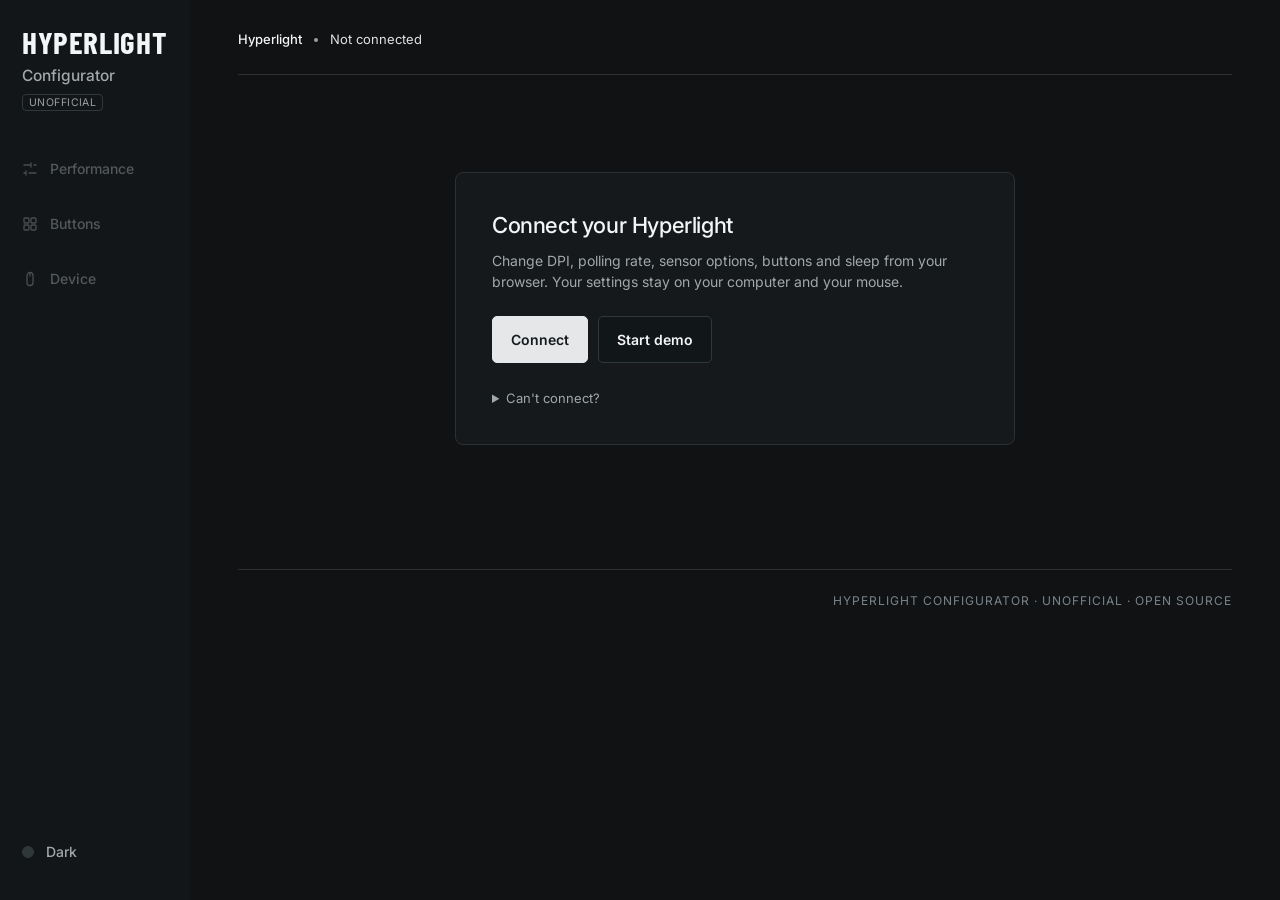
==== web/index.html @ e3d50ea9 "Hitscan Tray and Hyperlight Configurator Open-source replacement for the Hitscan Utility on the Hits" ====
<!doctype html>
<html lang="en" data-theme="carbon">
<head>
  <meta charset="utf-8">
  <meta name="viewport" content="width=device-width, initial-scale=1">
  <title>Hyperlight Configurator</title>
  <meta name="description" content="Unofficial open-source web configurator for the Hitscan Hyperlight wireless mouse. Runs in your browser over WebHID.">
  <link rel="icon" href="favicon.svg" type="image/svg+xml">
  <link rel="preconnect" href="https://fonts.googleapis.com">
  <link rel="preconnect" href="https://fonts.gstatic.com" crossorigin>
  <link rel="stylesheet" href="https://fonts.googleapis.com/css2?family=Barlow+Condensed:wght@700&family=IBM+Plex+Mono:wght@400;500&family=Inter:wght@300;400;500;600&display=swap">
  <link rel="stylesheet" href="css/app.css">
  <script>
    try { const t = localStorage.getItem("theme"); if (t) document.documentElement.dataset.theme = t; } catch {}
  </script>
</head>
<body>
  <div class="shell">
    <aside class="sidebar">
      <div class="wordmark">
        <span class="wordmark-name" id="wordmark-name">Hyperlight</span>
        <span class="wordmark-sub">Configurator</span>
        <span class="badge" title="Not made or endorsed by Hitscan">Unofficial</span>
      </div>
      <nav class="nav" id="nav" aria-label="Sections"></nav>
      <div class="side-foot">
        <button id="theme-toggle" type="button"><span class="theme-dot" aria-hidden="true"></span><span id="theme-label">Dark</span></button>
      </div>
    </aside>

    <div class="content">
      <div class="content-inner">
        <div class="connbar" id="connbar" aria-live="polite"></div>
        <main id="app"></main>
        <footer class="foot">Hyperlight Configurator · Unofficial · Open source</footer>
      </div>
    </div>
  </div>

  <div class="toasts" id="toasts" aria-live="polite"></div>
  <script type="module" src="js/app.js"></script>
</body>
</html>
---- web/css/app.css ----
/* Look and feel follow Hitscan's own web app (Carbon theme): Inter for text, IBM Plex Mono for numbers. */

:root,
:root[data-theme="carbon"] {
  --bg: #101214;
  --sidebar: #131618;
  --panel: #16191b;
  --panel-2: #111618;
  --field: #191d20;
  --hover: #282e30;
  --line: #2c3032;
  --line-2: #31383b;
  --text: #f4f5f6;
  --text-2: #dfe3e5;
  --text-3: #c5ccd0;
  --muted: #9b9fa0;
  --muted-2: #a1a8aa;
  --faint: #78858c;
  --sel-bg: #e5e7e9;
  --sel-ink: #171b1e;
  --switch-off: #303739;
  --switch-off-line: #343e40;
  --knob-off: #919b9e;
  --ok: #4fd18b;
  --warn: #f0b54a;
  --warn-soft: rgb(240 181 74 / 12%);
  --danger: #ff6b5e;
  --danger-soft: rgb(255 107 94 / 12%);
  --orange: #ff9f4a;
  --orange-soft: rgb(255 140 40 / 13%);
  --orange-line: rgb(255 150 60 / 45%);
  color-scheme: dark;
}

:root[data-theme="light"] {
  --bg: #f3f4f5;
  --sidebar: #eceef0;
  --panel: #ffffff;
  --panel-2: #f7f8f9;
  --field: #f4f5f6;
  --hover: #e1e4e7;
  --line: #dde0e3;
  --line-2: #d3d7db;
  --text: #121517;
  --text-2: #22272a;
  --text-3: #3c4449;
  --muted: #6b7378;
  --muted-2: #626a6f;
  --faint: #8a949a;
  --sel-bg: #171b1e;
  --sel-ink: #f4f5f6;
  --switch-off: #d9dde0;
  --switch-off-line: #cdd2d6;
  --knob-off: #ffffff;
  --ok: #138a52;
  --warn: #8f5b00;
  --warn-soft: #fff1d1;
  --danger: #c42b1c;
  --danger-soft: #fde7e4;
  --orange: #a84a00;
  --orange-soft: #fff0e1;
  --orange-line: #f2b47a;
  color-scheme: light;
}

* { box-sizing: border-box; }
html, body { height: 100%; }
body {
  margin: 0;
  background: var(--bg);
  color: var(--text);
  font: 400 14px/1.5 Inter, -apple-system, BlinkMacSystemFont, "Segoe UI", sans-serif;
  font-synthesis: none;
  -webkit-font-smoothing: antialiased;
}
button, input, select { font: inherit; color: inherit; }
.mono, .num { font-family: "IBM Plex Mono", Consolas, monospace; }
:focus-visible { outline: 2px solid var(--text-3); outline-offset: 2px; }

/* ---------- shell ---------- */
.shell { display: grid; grid-template-columns: 190px minmax(0, 1fr); min-height: 100vh; }

.sidebar {
  position: sticky; top: 0; height: 100vh;
  display: flex; flex-direction: column;
  background: var(--sidebar); padding: 28px 12px;
}
.wordmark { padding: 0 10px 34px; }
.wordmark-name {
  /* Font size is set by fitWordmark() in app.js so the name spans the sidebar. */
  display: inline-block; white-space: nowrap; font: 700 27px/0.9 "Barlow Condensed", "Arial Narrow", sans-serif;
  letter-spacing: .02em; text-transform: uppercase; color: var(--text);
}
.wordmark-sub { display: block; margin-top: 8px; color: var(--muted-2); font-size: 15.5px; font-weight: 500; line-height: 1.2; }
.wordmark .badge { display: inline-block; margin-top: 8px; }
.badge {
  padding: 0 6px; border: 1px solid var(--line-2); border-radius: 4px;
  font-size: 10.5px; letter-spacing: .04em; text-transform: uppercase; color: var(--muted);
}

.nav { display: flex; flex-direction: column; gap: 8px; }
.nav a {
  display: flex; align-items: center; gap: 12px; padding: 13px 10px; border-radius: 5px;
  color: var(--muted-2); font-weight: 500; text-decoration: none;
}
.nav a svg { width: 16px; height: 16px; flex: none; opacity: .85; }
.nav a:hover { color: var(--text); }
.nav a[aria-current="page"] { background: var(--hover); color: var(--text); }
.nav a[aria-disabled="true"] { pointer-events: none; opacity: .45; }

.side-foot { margin-top: auto; display: flex; flex-direction: column; gap: 4px; }
.side-foot button {
  display: flex; align-items: center; gap: 12px; width: 100%; padding: 10px; border: 0; border-radius: 5px;
  background: none; color: var(--muted-2); font-weight: 500; cursor: pointer; text-align: left;
}
.side-foot button:hover { background: var(--hover); color: var(--text); }
.theme-dot { width: 12px; height: 12px; border-radius: 50%; background: var(--switch-off); border: 1px solid var(--line-2); }

.content { min-width: 0; padding: 0 48px; }
.content-inner { max-width: 1280px; margin: 0 auto; }

.connbar {
  display: flex; align-items: center; justify-content: space-between; gap: 16px; flex-wrap: wrap;
  padding: 30px 0 24px; border-bottom: 1px solid var(--line); font-size: 13px; color: var(--text-2);
}
.connbar .left, .connbar .right { display: flex; align-items: center; gap: 12px; flex-wrap: wrap; }
.connbar .right { gap: 26px; color: var(--muted-2); }
.connbar .sep { width: 4px; height: 4px; border-radius: 50%; background: var(--muted); }
.connbar .model { color: var(--text); font-weight: 500; }
.linkbtn {
  border: 0; background: none; padding: 0; cursor: pointer; color: var(--muted-2);
  text-decoration: underline; text-underline-offset: 3px;
}
.linkbtn:hover { color: var(--text); }
.ind { display: inline-flex; align-items: center; gap: 8px; }
.ind svg { width: 16px; height: 16px; }
.ind svg.batt { width: 22px; height: 22px; }
.ind .num { color: var(--text-2); }
.ind.ok { color: var(--text-2); }
.ind.asleep { color: var(--warn); }

h1.page {
  margin: 34px 0 32px; font-size: 32px; font-weight: 500; letter-spacing: -0.8px; line-height: 1.25;
  display: flex; align-items: center; justify-content: space-between; gap: 16px; flex-wrap: wrap;
}

.foot {
  margin-top: 26px; padding: 22px 0 36px; border-top: 1px solid var(--line);
  text-align: right; color: var(--faint); font-size: 12px; letter-spacing: 1px; text-transform: uppercase;
}

/* ---------- cards ---------- */
.grid { display: grid; grid-template-columns: repeat(2, minmax(0, 1fr)); gap: 15px; }
.span-2 { grid-column: 1 / -1; }
.card { background: var(--panel); border: 1px solid var(--line); border-radius: 8px; padding: 23px 30px 28px; min-width: 0; }
.card-heading { display: flex; align-items: center; justify-content: space-between; gap: 16px; min-height: 28px; margin-bottom: 22px; flex-wrap: wrap; }
.card-title { display: inline-flex; align-items: center; gap: 8px; font-size: 14px; font-weight: 600; color: var(--text-2); }
.card-meta { color: var(--muted-2); font-size: 12px; }

.row {
  display: flex; align-items: center; justify-content: space-between; gap: 16px;
  min-height: 50px; padding: 8px 0; border-top: 1px solid var(--line);
}
.row:first-of-type { border-top: 0; }
.row-name { display: inline-flex; align-items: center; gap: 8px; color: var(--text); }
.row > :last-child { flex: none; }

/* ---------- controls ---------- */
.segments { display: grid; grid-template-columns: repeat(var(--cols, 4), minmax(0, 1fr)); gap: 8px; }
.segment {
  display: flex; flex-direction: column; align-items: center; justify-content: center; gap: 2px;
  min-height: 62px; padding: 10px 7px; border-radius: 5px; cursor: pointer;
  background: var(--panel-2); border: 1px solid var(--line-2); color: var(--text-3);
  font: 400 14px/1.35 "IBM Plex Mono", Consolas, monospace;
}
.segment small { font-size: 12px; color: inherit; opacity: .8; }
.segment:hover { border-color: var(--muted); }
.segment[aria-pressed="true"] { background: var(--sel-bg); border-color: var(--sel-bg); color: var(--sel-ink); font-weight: 500; }
.segment:disabled { cursor: not-allowed; opacity: .45; }

.switch {
  position: relative; width: 38px; height: 22px; padding: 0; flex: none; cursor: pointer;
  border-radius: 20px; background: var(--switch-off); border: 1px solid var(--switch-off-line);
}
.switch::after {
  content: ""; position: absolute; top: 3px; left: 3px; width: 14px; height: 14px; border-radius: 50%;
  background: var(--knob-off); transition: transform .15s;
}
.switch[aria-checked="true"] { background: var(--sel-bg); border-color: var(--sel-bg); }
.switch[aria-checked="true"]::after { background: var(--sel-ink); transform: translateX(16px); }
.switch:disabled { cursor: not-allowed; opacity: .45; }

select {
  appearance: none; min-width: 0; cursor: pointer;
  padding: 8px 40px 8px 11px; border-radius: 5px; border: 1px solid var(--line); background: var(--field);
  color: var(--text); font-size: 14px;
  background-image: url("data:image/svg+xml,%3Csvg xmlns='http://www.w3.org/2000/svg' width='10' height='6' viewBox='0 0 10 6'%3E%3Cpath d='M1 1l4 4 4-4' fill='none' stroke='%239b9fa0' stroke-width='1.3'/%3E%3C/svg%3E");
  background-repeat: no-repeat; background-position: right 14px center;
}
select:disabled { cursor: not-allowed; opacity: .5; }
select.wide { width: min(100%, 652px); padding-block: 11px; }

.stepper { display: inline-flex; align-items: center; border: 1px solid var(--line-2); border-radius: 5px; background: var(--panel-2); }
.stepper button { width: 30px; height: 30px; border: 0; background: none; color: var(--muted-2); cursor: pointer; font-size: 16px; }
.stepper button:hover:not(:disabled) { color: var(--text); }
.stepper button:disabled { opacity: .35; cursor: not-allowed; }
.stepper .num { min-width: 64px; text-align: center; color: var(--text-2); }
.stepper .num small { color: var(--muted); margin-left: 6px; font-size: 12px; }

.btn {
  display: inline-flex; align-items: center; justify-content: center; gap: 8px;
  padding: 12px 18px; border-radius: 5px; border: 1px solid var(--line-2);
  background: var(--panel-2); color: var(--text); font-weight: 600; cursor: pointer; white-space: nowrap;
}
.btn:hover:not(:disabled) { border-color: var(--muted); }
.btn-primary { background: var(--sel-bg); color: var(--sel-ink); border-color: var(--sel-bg); }
.btn-primary:hover:not(:disabled) { filter: brightness(1.05); border-color: var(--sel-bg); }
.btn:disabled { opacity: .45; cursor: not-allowed; }
.btn-row { display: flex; gap: 10px; flex-wrap: wrap; }

input[type="range"] {
  -webkit-appearance: none; appearance: none; width: 100%; height: 3px; margin: 14px 0;
  border-radius: 10px; background: linear-gradient(to right, var(--text) var(--fill, 0%), var(--line-2) var(--fill, 0%));
  cursor: pointer;
}
input[type="range"]::-webkit-slider-thumb {
  -webkit-appearance: none; width: 15px; height: 15px; border-radius: 50%; background: var(--text); border: 0;
}
input[type="range"]::-moz-range-thumb { width: 15px; height: 15px; border-radius: 50%; background: var(--text); border: 0; }
input[type="range"]:disabled { cursor: not-allowed; opacity: .5; }

/* ---------- sensitivity ---------- */
.dpi-head { display: flex; align-items: flex-end; justify-content: space-between; gap: 16px; margin: 12px 0 18px; }
.dpi-value { display: flex; align-items: baseline; gap: 22px; }
.dpi-input {
  width: 4.6ch; padding: 0 0 0 10px; border: 0; background: none; color: var(--text);
  font: 300 52px/1 Inter, sans-serif; letter-spacing: -1px; -moz-appearance: textfield;
}
.dpi-input::-webkit-inner-spin-button, .dpi-input::-webkit-outer-spin-button { -webkit-appearance: none; }
.dpi-input:disabled { opacity: .6; }
.dpi-unit { font: 400 11px "IBM Plex Mono", monospace; color: var(--muted); letter-spacing: .06em; }
.colour { display: inline-flex; align-items: center; gap: 10px; color: var(--muted-2); font-size: 13px; }
.swatch {
  width: 30px; height: 30px; padding: 0; border: 1px solid var(--line-2); border-radius: 5px;
  background: none; cursor: pointer; overflow: hidden;
}
.swatch::-webkit-color-swatch-wrapper { padding: 3px; }
.swatch::-webkit-color-swatch { border: 0; border-radius: 3px; }
.range-ends { display: flex; justify-content: space-between; color: var(--muted); font: 11px "IBM Plex Mono", monospace; margin: -4px 0 24px; }

.stages { display: grid; grid-template-columns: repeat(auto-fit, minmax(110px, 1fr)); gap: 8px; }
.stage {
  display: flex; flex-direction: column; align-items: center; gap: 7px; padding: 14px 8px 12px;
  border-radius: 5px; border: 1px solid var(--line); background: var(--panel); cursor: pointer;
  font: 400 14px "IBM Plex Mono", monospace; color: var(--text-3);
}
.stage:hover { border-color: var(--muted); }
.stage .bar { width: 18px; height: 2px; border-radius: 1px; }
.stage[aria-pressed="true"] { background: var(--hover); border-color: var(--text-3); color: var(--text); }
.stage:disabled { cursor: not-allowed; opacity: .5; }

/* ---------- buttons page ---------- */
.assign { display: grid; grid-template-columns: auto 1fr minmax(0, 652px); align-items: center; gap: 18px; padding: 18px 0; border-top: 1px solid var(--line); }
.assign:first-of-type { border-top: 0; padding-top: 4px; }
.assign .n {
  display: grid; place-items: center; width: 27px; height: 27px; border-radius: 50%;
  border: 1px solid var(--line-2); color: var(--muted); font: 11px "IBM Plex Mono", monospace;
}
.assign .label { font-size: 15px; color: var(--text); }
.assign select { width: 100%; padding-block: 11px; }

.tester {
  display: grid; place-items: center; gap: 4px; min-height: 120px; padding: 18px;
  border: 1px dashed var(--line-2); border-radius: 5px; text-align: center; color: var(--muted-2); user-select: none; cursor: crosshair;
}
.tester strong { font-weight: 500; color: var(--text); font-size: 15px; }

/* ---------- device page ---------- */
.kv { display: flex; align-items: center; justify-content: space-between; gap: 16px; min-height: 46px; border-top: 1px solid var(--line); }
.kv:first-of-type { border-top: 0; }
.kv span:first-child { color: var(--text-2); }
.kv .v { font-family: "IBM Plex Mono", monospace; color: var(--text); text-align: right; }
pre.raw { margin: 14px 0 0; white-space: pre-wrap; color: var(--muted-2); font: 12px/1.6 "IBM Plex Mono", monospace; }
details summary { cursor: pointer; color: var(--muted-2); margin-top: 18px; }

/* ---------- connect screen ---------- */
.connect { display: grid; place-items: center; min-height: 52vh; }
.connect .card { width: min(560px, 100%); padding: 36px; }
.connect h2 { margin: 0 0 8px; font-size: 22px; font-weight: 500; letter-spacing: -0.4px; }
.connect p { margin: 0 0 24px; color: var(--muted-2); }
.connect .help { margin-top: 26px; color: var(--muted-2); font-size: 13px; }
.connect .help summary { margin: 0; }
.connect .help ul { margin: 10px 0 0; padding-left: 18px; }

/* ---------- notices & toasts ---------- */
.notice {
  display: flex; align-items: center; gap: 10px; margin-bottom: 15px; padding: 12px 16px;
  border-radius: 6px; border: 1px solid var(--line); background: var(--panel); color: var(--text-2); font-size: 13px;
}
.notice .dot { width: 7px; height: 7px; border-radius: 50%; background: var(--warn); flex: none; }
.notice.warn { background: var(--orange-soft); border-color: var(--orange-line); color: var(--orange); }
.notice.warn .dot { background: var(--orange); }
.notice.error .dot { background: var(--danger); }
.tag {
  padding: 1px 6px; border-radius: 4px; font: 500 10px/1.5 "IBM Plex Mono", monospace; letter-spacing: .04em;
  text-transform: uppercase; background: var(--warn-soft); color: var(--warn);
}
.muted { color: var(--muted); }
.saving { opacity: .6; pointer-events: none; transition: opacity .1s; }

.toasts {
  position: fixed; bottom: 22px; left: calc(50% + 95px); transform: translateX(-50%); z-index: 10;
  display: flex; flex-direction: column; align-items: center; gap: 8px; max-width: calc(100vw - 32px);
}
.toast {
  padding: 10px 16px; border-radius: 6px; border: 1px solid var(--line-2); background: var(--sel-bg); color: var(--sel-ink);
  font-size: 13px; font-weight: 500; box-shadow: 0 8px 28px rgb(0 0 0 / 35%); animation: toast-in .18s ease-out;
}
.toast.error { background: var(--danger); border-color: var(--danger); color: #fff; }
@keyframes toast-in { from { opacity: 0; transform: translateY(6px); } }

/* ---------- small screens ---------- */
@media (max-width: 900px) {
  .content { padding: 0 20px; }
  .grid { grid-template-columns: minmax(0, 1fr); }
  .assign { grid-template-columns: auto 1fr; }
  .assign select { grid-column: 1 / -1; }
}
@media (max-width: 680px) {
  .shell { grid-template-columns: minmax(0, 1fr); }
  .sidebar { position: static; height: auto; padding: 16px; flex-direction: row; flex-wrap: wrap; align-items: center; gap: 8px; }
  .wordmark { padding: 0 8px 0 4px; }
  .wordmark-name { font-size: 22px; }
  .nav { flex-direction: row; gap: 4px; }
  .nav a { padding: 9px 10px; }
  .nav a span { display: none; }
  .side-foot { margin: 0 0 0 auto; }
  .side-foot button span { display: none; }
  .content { padding: 0 16px; }
  .card { padding: 20px; }
  .toasts { left: 50%; }
  .dpi-head { flex-direction: column; align-items: flex-start; }
}

/* ---------- setting tooltips (matches Hitscan's .setting-info) ---------- */
:root, :root[data-theme="carbon"] {
  --menu-surface: #171b1e; --menu-border: #353d41; --menu-text: #dfe3e5; --menu-body: #b1b9bd; --menu-muted: #9ba3a7;
  --info-idle: #8c9699; --info-hover: #e5e7e9; --info-hover-bg: #272e31;
  --impact-low: #c5ccd0; --impact-medium: #d5c595; --impact-high: #e1aaa5;
}
:root[data-theme="light"] {
  --menu-surface: #ffffff; --menu-border: #d3d7db; --menu-text: #121517; --menu-body: #4a5257; --menu-muted: #6b7378;
  --info-idle: #6b7378; --info-hover: #121517; --info-hover-bg: #e4e7ea;
  --impact-low: #3c4449; --impact-medium: #805b15; --impact-high: #c42b1c;
}
.info-button {
  position: relative; isolation: isolate; flex-shrink: 0;
  display: inline-flex; align-items: center; justify-content: center;
  width: 26px; height: 26px; margin: -6px -4px; padding: 0; border: 0; border-radius: 50%;
  background: none; color: var(--info-idle); cursor: help;
}
.info-button::before { content: ""; position: absolute; inset: 1px; border-radius: 50%; z-index: -1; pointer-events: none; }
.info-button:hover, .info-button[aria-describedby] { color: var(--info-hover); }
.info-button:hover::before, .info-button[aria-describedby]::before { background: var(--info-hover-bg); }
.info-button svg { display: block; width: 14px; height: 14px; fill: none; stroke: currentColor; stroke-width: 1.5; stroke-linecap: round; }

.setting-info {
  position: fixed; z-index: 60; width: 320px; max-width: calc(100vw - 24px);
  padding: 17px 19px; border-radius: 7px; border: 1px solid var(--menu-border);
  background: var(--menu-surface); color: var(--menu-text); line-height: 1.6;
  font-family: Inter, -apple-system, BlinkMacSystemFont, "Segoe UI", sans-serif;
}
.setting-info[hidden] { display: none; }
.setting-info > strong { display: block; margin-bottom: 8px; font-size: 14px; font-weight: 600; line-height: 1.4; }
.setting-info > p { margin: 0; font-size: 14px; line-height: 1.65; color: var(--menu-body); }
.battery-impact {
  display: flex; align-items: center; justify-content: space-between;
  margin-top: 14px; padding-top: 12px; border-top: 1px solid var(--menu-border);
  font-size: 12px; line-height: 1.6; color: var(--menu-muted);
}
.battery-impact > b { font-weight: 500; }
.battery-impact > b[data-impact="low"] { color: var(--impact-low); }
.battery-impact > b[data-impact="medium"] { color: var(--impact-medium); }
.battery-impact > b[data-impact="high"] { color: var(--impact-high); }
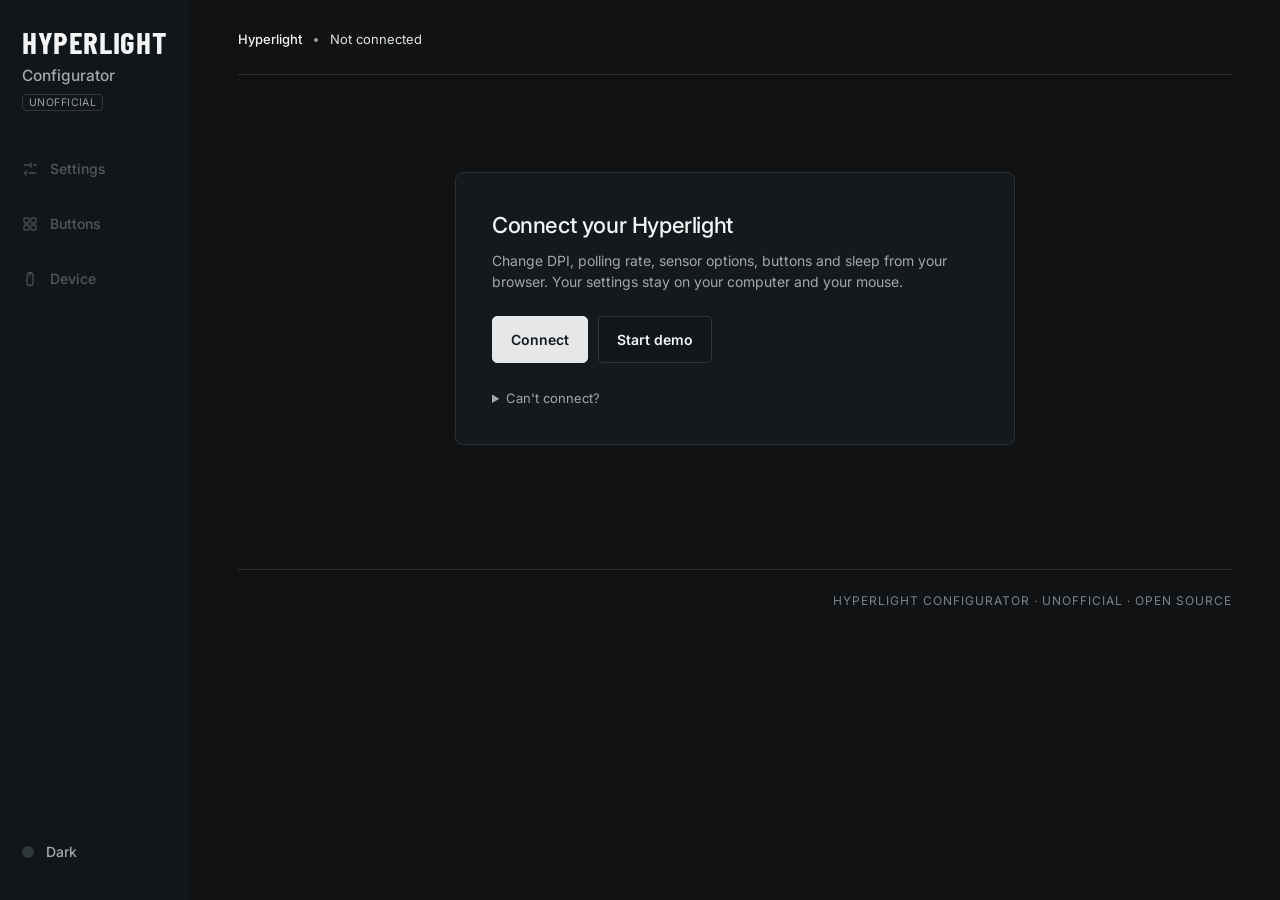
==== commit 10783b9a: "Orange only from 25% down; footer links to the repo The tray icon, Stream Deck key and configurator " ====
--- a/web/index.html
+++ b/web/index.html
@@ -32,7 +32,7 @@
       <div class="content-inner">
         <div class="connbar" id="connbar" aria-live="polite"></div>
         <main id="app"></main>
-        <footer class="foot">Hyperlight Configurator · Unofficial · Open source</footer>
+        <footer class="foot">Hyperlight Configurator · Unofficial · <a href="https://github.com/fayewave/hyperlight-tray" target="_blank" rel="noopener noreferrer">Open source</a></footer>
       </div>
     </div>
   </div>
--- a/web/css/app.css
+++ b/web/css/app.css
@@ -27,6 +27,10 @@
   --danger: #ff6b5e;
   --danger-soft: rgb(255 107 94 / 12%);
   --orange: #ff9f4a;
+  --level-high: #6ccb5f;
+  --level-mid: #ffa94d;
+  --level-low: #ff6b61;
+  --accent: #4cc2ff;
   --orange-soft: rgb(255 140 40 / 13%);
   --orange-line: rgb(255 150 60 / 45%);
   color-scheme: dark;
@@ -58,6 +62,10 @@
   --danger: #c42b1c;
   --danger-soft: #fde7e4;
   --orange: #a84a00;
+  --level-high: #0e700e;
+  --level-mid: #a85200;
+  --level-low: #c42b1c;
+  --accent: #0067c0;
   --orange-soft: #fff0e1;
   --orange-line: #f2b47a;
   color-scheme: light;
@@ -139,6 +147,17 @@
 .ind.ok { color: var(--text-2); }
 .ind.asleep { color: var(--warn); }
 
+/* "Update available": same blue dot as the tray icon's badge */
+.update-dot {
+  width: 7px; height: 7px; border-radius: 50%; background: var(--accent); flex: none;
+  box-shadow: 0 0 0 3px color-mix(in srgb, var(--accent) 22%, transparent);
+}
+.update-link {
+  display: inline-flex; align-items: center; gap: 9px; color: var(--text-2); text-decoration: none;
+}
+.update-link:hover { color: var(--text); text-decoration: underline; text-underline-offset: 3px; }
+.update-link svg { width: 12px; height: 12px; }
+
 h1.page {
   margin: 34px 0 32px; font-size: 32px; font-weight: 500; letter-spacing: -0.8px; line-height: 1.25;
   display: flex; align-items: center; justify-content: space-between; gap: 16px; flex-wrap: wrap;
@@ -148,6 +167,8 @@
   margin-top: 26px; padding: 22px 0 36px; border-top: 1px solid var(--line);
   text-align: right; color: var(--faint); font-size: 12px; letter-spacing: 1px; text-transform: uppercase;
 }
+.foot a { color: inherit; text-decoration: none; }
+.foot a:hover, .foot a:focus-visible { color: var(--text-2); text-decoration: underline; text-underline-offset: 3px; }
 
 /* ---------- cards ---------- */
 .grid { display: grid; grid-template-columns: repeat(2, minmax(0, 1fr)); gap: 15px; }
@@ -210,13 +231,15 @@
 .btn {
   display: inline-flex; align-items: center; justify-content: center; gap: 8px;
   padding: 12px 18px; border-radius: 5px; border: 1px solid var(--line-2);
-  background: var(--panel-2); color: var(--text); font-weight: 600; cursor: pointer; white-space: nowrap;
+  background: var(--panel-2); color: var(--text); font-weight: 600; cursor: pointer; white-space: nowrap; text-decoration: none;
 }
 .btn:hover:not(:disabled) { border-color: var(--muted); }
 .btn-primary { background: var(--sel-bg); color: var(--sel-ink); border-color: var(--sel-bg); }
 .btn-primary:hover:not(:disabled) { filter: brightness(1.05); border-color: var(--sel-bg); }
 .btn:disabled { opacity: .45; cursor: not-allowed; }
 .btn-row { display: flex; gap: 10px; flex-wrap: wrap; }
+.btn-sm { padding: 6px 14px; font-weight: 500; }
+
 
 input[type="range"] {
   -webkit-appearance: none; appearance: none; width: 100%; height: 3px; margin: 14px 0;
